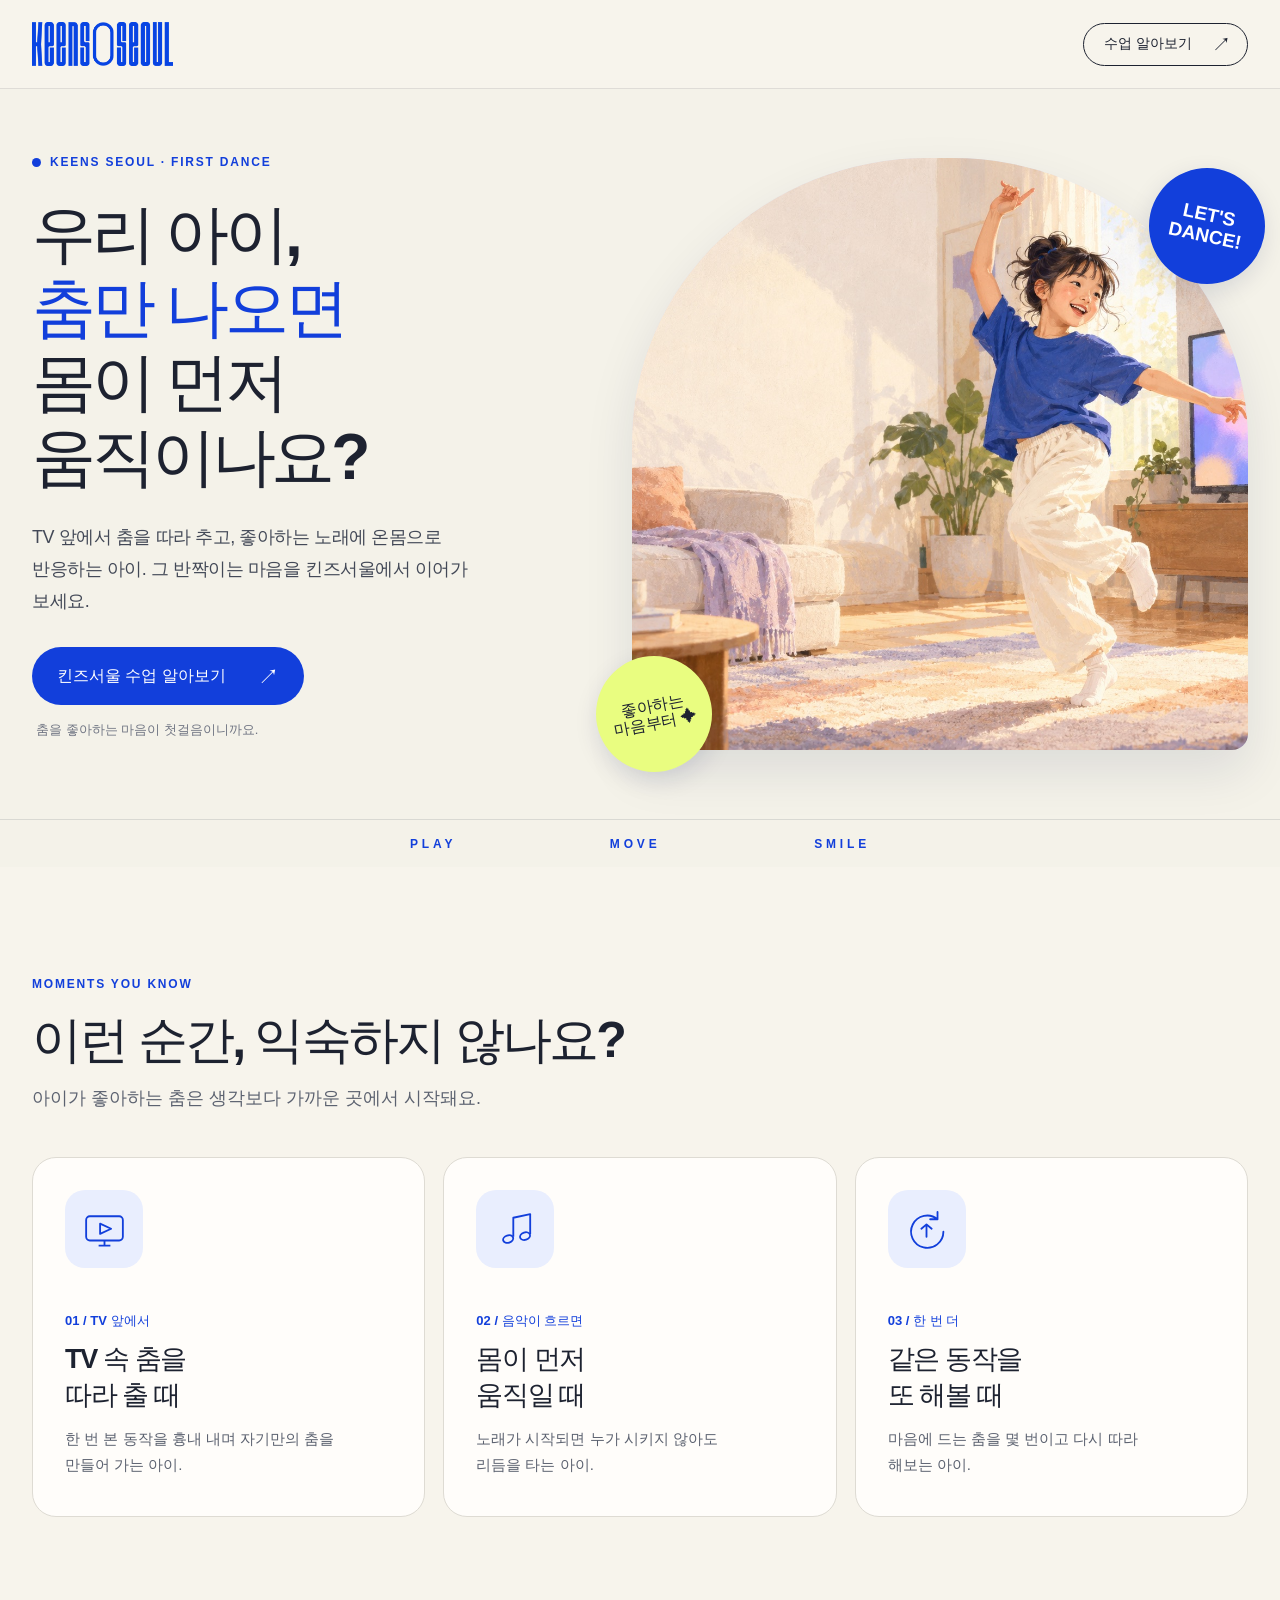
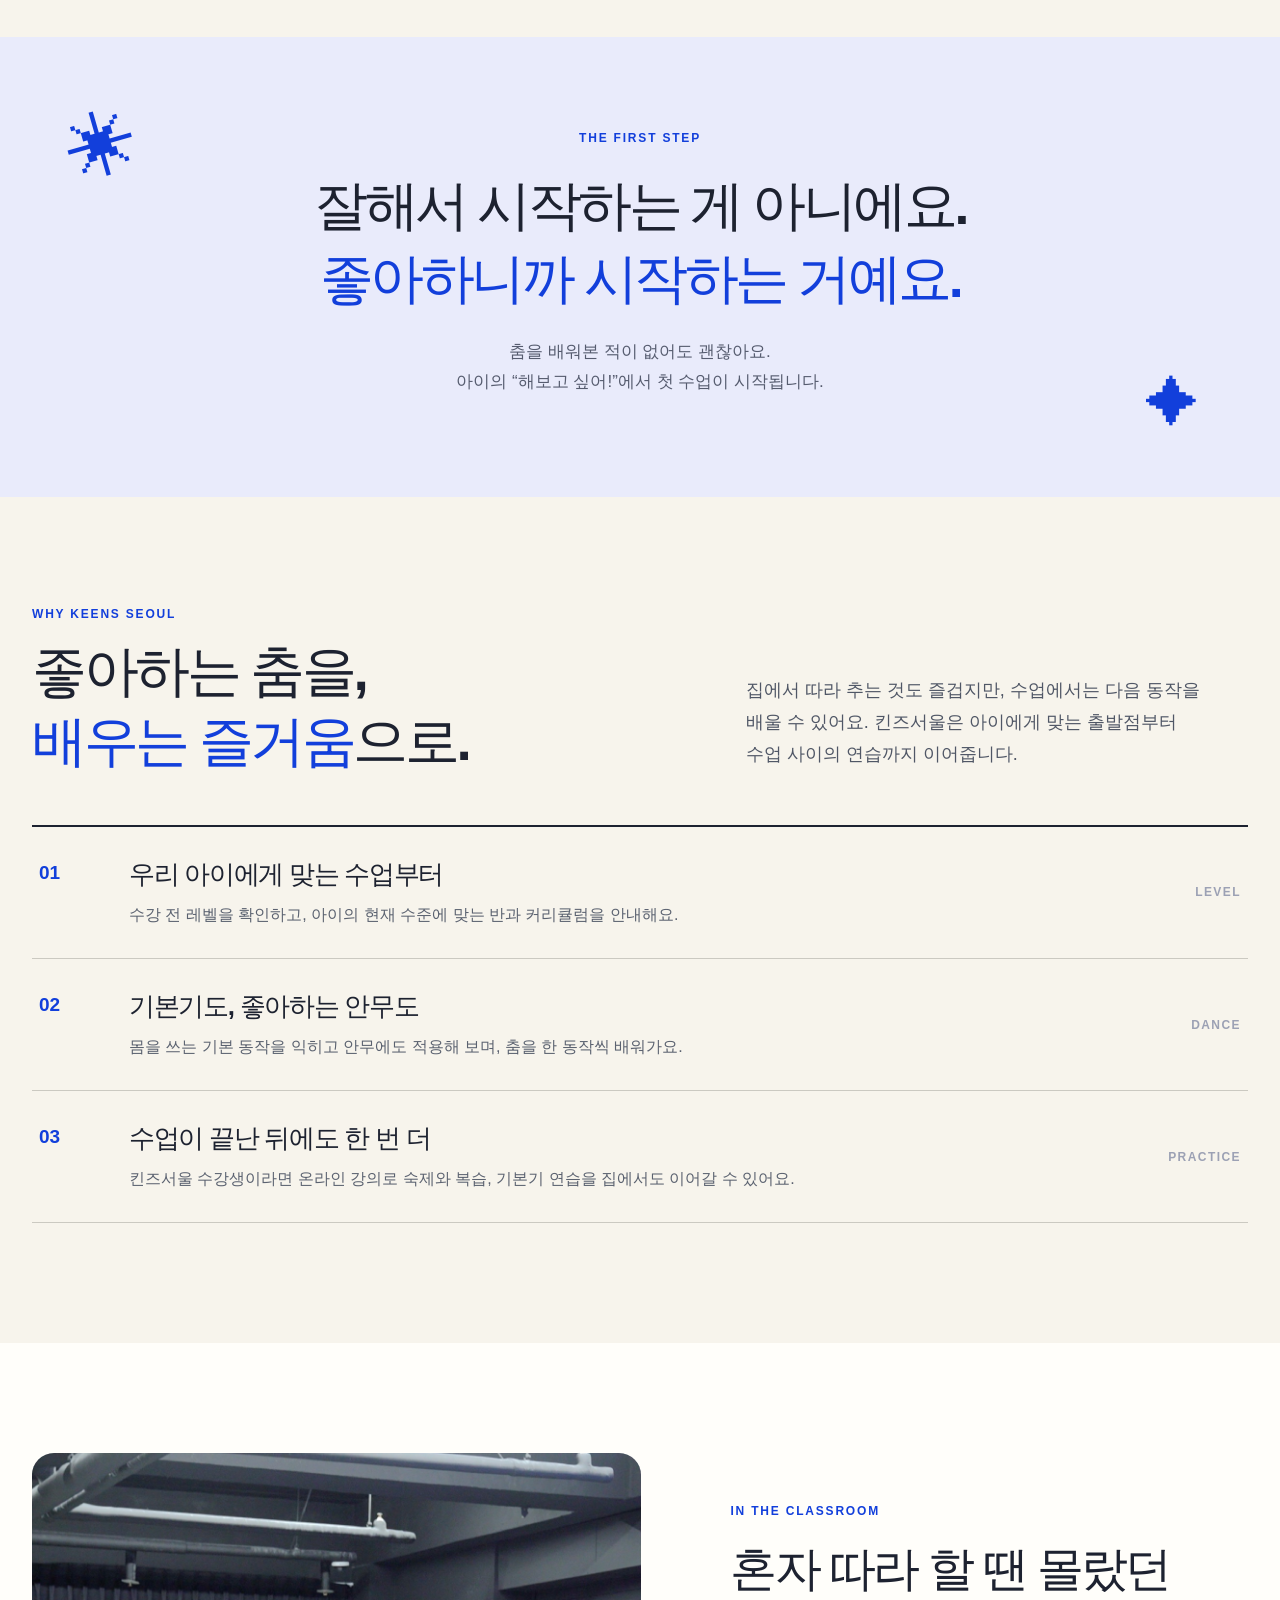
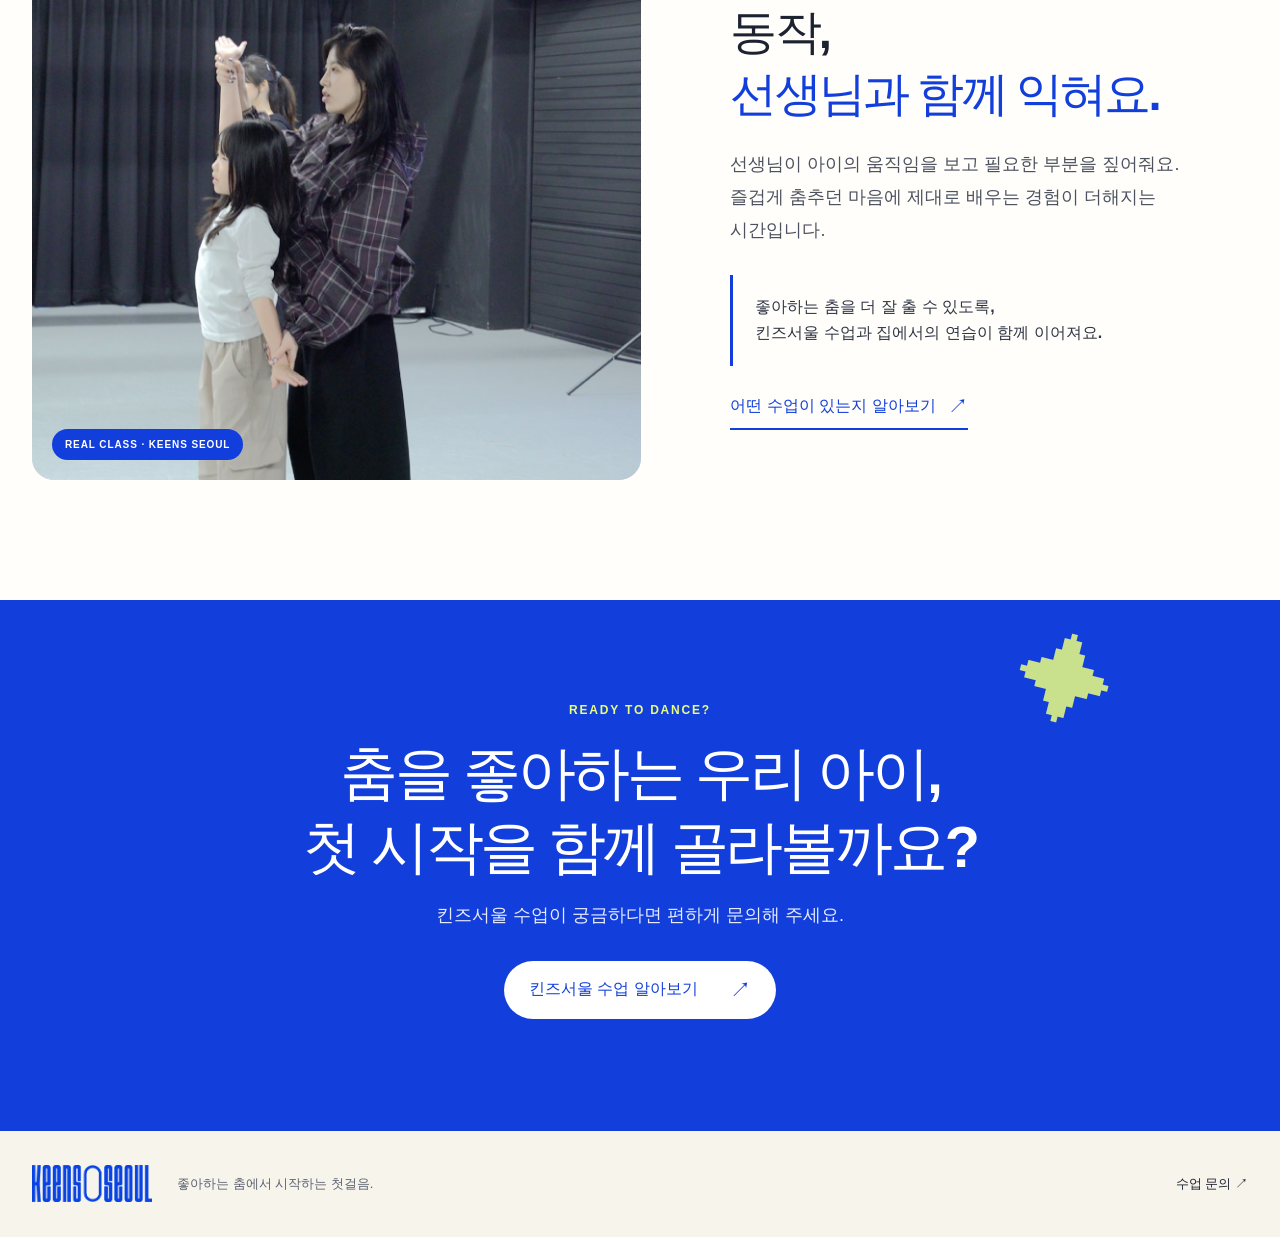
==== newbie/index.html @ b9e39671 "Add newbie landing page with images" ====
<!doctype html>
<html lang="ko">
  <head>
    <meta charset="UTF-8" />
    <meta name="viewport" content="width=device-width, initial-scale=1.0" />
    <meta name="theme-color" content="#f7f4ec" />
    <meta name="description" content="TV 앞에서 춤을 따라 추고, 음악만 나오면 몸이 먼저 움직이는 우리 아이. 좋아하는 마음에서 시작하는 첫 댄스 수업, 킨즈서울을 만나보세요." />
    <meta property="og:type" content="website" />
    <meta property="og:title" content="춤이 좋은 우리 아이의 첫 시작 | 킨즈서울" />
    <meta property="og:description" content="우리 아이가 즐겨 하는 춤, 이제 킨즈서울에서 이어가 볼까요?" />
    <meta property="og:url" content="https://jungcela.github.io/keens/newbie/" />
    <meta property="og:image" content="https://jungcela.github.io/keens/newbie/assets/hero-dance.jpg" />
    <title>춤이 좋은 우리 아이의 첫 시작 | 킨즈서울</title>
    <link rel="canonical" href="https://jungcela.github.io/keens/newbie/" />
    <link rel="icon" href="assets/keens-seoul.png" type="image/png" />
    <link rel="preload" as="image" href="assets/hero-dance.jpg" />
    <link rel="stylesheet" href="styles.css" />
  </head>
  <body>
    <a class="skip-link" href="#main">본문으로 바로가기</a>
    <header class="site-header">
      <div class="shell header-inner">
        <a class="brand" href="#top" aria-label="킨즈서울 페이지 맨 위로">
          <img src="assets/keens-seoul.png" alt="KEENS SEOUL" width="140" height="44" />
        </a>
        <a class="header-cta" href="https://keensseoul.channel.io" target="_blank" rel="noopener noreferrer">수업 알아보기 <span aria-hidden="true">↗</span></a>
      </div>
    </header>

    <main id="main">
      <section class="hero" id="top" aria-labelledby="hero-title">
        <div class="shell hero-grid">
          <div class="hero-copy">
            <p class="eyebrow"><span class="eyebrow-mark" aria-hidden="true"></span> KEENS SEOUL · FIRST DANCE</p>
            <h1 id="hero-title">우리 아이,<br /><em>춤만 나오면</em><br />몸이 먼저 움직이나요?</h1>
            <p class="hero-description">TV 앞에서 춤을 따라 추고, 좋아하는 노래에 온몸으로 반응하는 아이. 그 반짝이는 마음을 킨즈서울에서 이어가 보세요.</p>
            <a class="button button-primary" href="https://keensseoul.channel.io" target="_blank" rel="noopener noreferrer">킨즈서울 수업 알아보기 <span aria-hidden="true">↗</span></a>
            <p class="hero-note">춤을 좋아하는 마음이 첫걸음이니까요.</p>
          </div>
          <div class="hero-art">
            <div class="hero-image-wrap">
              <img src="assets/hero-dance.jpg" alt="거실에서 음악에 맞춰 즐겁게 춤추는 아이를 그린 일러스트" width="1448" height="1086" fetchpriority="high" />
            </div>
            <div class="art-sticker art-sticker-top" aria-hidden="true">LET'S<br />DANCE!</div>
            <div class="art-sticker art-sticker-bottom" aria-hidden="true">좋아하는<br />마음부터 ✦</div>
          </div>
        </div>
        <div class="hero-bottom-line" aria-hidden="true"><span>PLAY</span><span>MOVE</span><span>SMILE</span></div>
      </section>

      <section class="moments section-space" aria-labelledby="moments-title">
        <div class="shell">
          <div class="section-heading">
            <p class="section-label">MOMENTS YOU KNOW</p>
            <h2 id="moments-title">이런 순간, 익숙하지 않나요?</h2>
            <p>아이가 좋아하는 춤은 생각보다 가까운 곳에서 시작돼요.</p>
          </div>
          <div class="moment-grid">
            <article class="moment-card">
              <div class="moment-icon" aria-hidden="true">
                <svg viewBox="0 0 64 64" fill="none"><rect x="7" y="14" width="50" height="33" rx="5" stroke="currentColor" stroke-width="2.5"/><path d="M24 54h16M32 47v7M26 24l15 7-15 7V24Z" stroke="currentColor" stroke-width="2.5" stroke-linejoin="round"/></svg>
              </div>
              <span class="moment-num">01 / TV 앞에서</span>
              <h3>TV 속 춤을<br />따라 출 때</h3>
              <p>한 번 본 동작을 흉내 내며 자기만의 춤을 만들어 가는 아이.</p>
            </article>
            <article class="moment-card">
              <div class="moment-icon" aria-hidden="true">
                <svg viewBox="0 0 64 64" fill="none"><path d="M29 42V16l23-5v27" stroke="currentColor" stroke-width="2.5" stroke-linejoin="round"/><ellipse cx="22" cy="45" rx="7" ry="5" transform="rotate(-18 22 45)" stroke="currentColor" stroke-width="2.5"/><ellipse cx="45" cy="41" rx="7" ry="5" transform="rotate(-18 45 41)" stroke="currentColor" stroke-width="2.5"/></svg>
              </div>
              <span class="moment-num">02 / 음악이 흐르면</span>
              <h3>몸이 먼저<br />움직일 때</h3>
              <p>노래가 시작되면 누가 시키지 않아도 리듬을 타는 아이.</p>
            </article>
            <article class="moment-card">
              <div class="moment-icon" aria-hidden="true">
                <svg viewBox="0 0 64 64" fill="none"><path d="M47 18a22 22 0 1 0 8 17M47 18V8m0 10H37" stroke="currentColor" stroke-width="2.5" stroke-linecap="round" stroke-linejoin="round"/><path d="m25 31 7-6 7 6M32 25v17" stroke="currentColor" stroke-width="2.5" stroke-linecap="round" stroke-linejoin="round"/></svg>
              </div>
              <span class="moment-num">03 / 한 번 더</span>
              <h3>같은 동작을<br />또 해볼 때</h3>
              <p>마음에 드는 춤을 몇 번이고 다시 따라 해보는 아이.</p>
            </article>
          </div>
        </div>
      </section>

      <section class="bridge" aria-labelledby="bridge-title">
        <div class="shell bridge-inner">
          <span class="bridge-spark bridge-spark-one" aria-hidden="true">✳</span>
          <p class="section-label">THE FIRST STEP</p>
          <h2 id="bridge-title">잘해서 시작하는 게 아니에요.<br /><strong>좋아하니까 시작하는 거예요.</strong></h2>
          <p>춤을 배워본 적이 없어도 괜찮아요.<br />아이의 “해보고 싶어!”에서 첫 수업이 시작됩니다.</p>
          <span class="bridge-spark bridge-spark-two" aria-hidden="true">✦</span>
        </div>
      </section>

      <section class="reasons section-space" aria-labelledby="reasons-title">
        <div class="shell">
          <div class="reasons-intro">
            <div>
              <p class="section-label">WHY KEENS SEOUL</p>
              <h2 id="reasons-title">좋아하는 춤을,<br /><em>배우는 즐거움</em>으로.</h2>
            </div>
            <p>집에서 따라 추는 것도 즐겁지만, 수업에서는 다음 동작을 배울 수 있어요. 킨즈서울은 아이에게 맞는 출발점부터 수업 사이의 연습까지 이어줍니다.</p>
          </div>
          <div class="reason-list">
            <article class="reason-row">
              <span class="reason-number">01</span>
              <div>
                <h3>우리 아이에게 맞는 수업부터</h3>
                <p>수강 전 레벨을 확인하고, 아이의 현재 수준에 맞는 반과 커리큘럼을 안내해요.</p>
              </div>
              <span class="reason-keyword">LEVEL</span>
            </article>
            <article class="reason-row">
              <span class="reason-number">02</span>
              <div>
                <h3>기본기도, 좋아하는 안무도</h3>
                <p>몸을 쓰는 기본 동작을 익히고 안무에도 적용해 보며, 춤을 한 동작씩 배워가요.</p>
              </div>
              <span class="reason-keyword">DANCE</span>
            </article>
            <article class="reason-row">
              <span class="reason-number">03</span>
              <div>
                <h3>수업이 끝난 뒤에도 한 번 더</h3>
                <p>킨즈서울 수강생이라면 온라인 강의로 숙제와 복습, 기본기 연습을 집에서도 이어갈 수 있어요.</p>
              </div>
              <span class="reason-keyword">PRACTICE</span>
            </article>
          </div>
        </div>
      </section>

      <section class="class-section section-space" aria-labelledby="class-title">
        <div class="shell class-grid">
          <div class="class-image-wrap">
            <img src="assets/class-coaching.jpg" alt="킨즈서울 수업에서 선생님이 아이의 춤 동작을 함께 연습하는 모습" width="1800" height="1536" loading="lazy" />
            <span class="photo-label">REAL CLASS · KEENS SEOUL</span>
          </div>
          <div class="class-copy">
            <p class="section-label">IN THE CLASSROOM</p>
            <h2 id="class-title">혼자 따라 할 땐 몰랐던 동작,<br /><em>선생님과 함께 익혀요.</em></h2>
            <p>선생님이 아이의 움직임을 보고 필요한 부분을 짚어줘요. 즐겁게 춤추던 마음에 제대로 배우는 경험이 더해지는 시간입니다.</p>
            <div class="class-quote">좋아하는 춤을 더 잘 출 수 있도록,<br />킨즈서울 수업과 집에서의 연습이 함께 이어져요.</div>
            <a class="text-link" href="https://keensseoul.channel.io" target="_blank" rel="noopener noreferrer">어떤 수업이 있는지 알아보기 <span aria-hidden="true">↗</span></a>
          </div>
        </div>
      </section>

      <section class="final-cta" aria-labelledby="final-title">
        <div class="shell final-inner">
          <div class="final-star" aria-hidden="true">✦</div>
          <p class="section-label">READY TO DANCE?</p>
          <h2 id="final-title">춤을 좋아하는 우리 아이,<br />첫 시작을 함께 골라볼까요?</h2>
          <p>킨즈서울 수업이 궁금하다면 편하게 문의해 주세요.</p>
          <a class="button button-light" href="https://keensseoul.channel.io" target="_blank" rel="noopener noreferrer">킨즈서울 수업 알아보기 <span aria-hidden="true">↗</span></a>
        </div>
      </section>
    </main>

    <footer class="site-footer">
      <div class="shell footer-inner">
        <img src="assets/keens-seoul.png" alt="KEENS SEOUL" width="120" height="38" loading="lazy" />
        <span>좋아하는 춤에서 시작하는 첫걸음.</span>
        <a href="https://keensseoul.channel.io" target="_blank" rel="noopener noreferrer">수업 문의 ↗</a>
      </div>
    </footer>
  </body>
</html>
---- newbie/styles.css ----
@charset "UTF-8";

:root {
  color-scheme: light;
  --ink: #1d2230;
  --blue: #123fdb;
  --blue-dark: #1030a7;
  --cream: #f7f4ec;
  --yellow: #e9fd80;
  --line: #dedbd3;
  --muted: #5c6270;
  font-family: "Pretendard Variable", Pretendard, "Apple SD Gothic Neo", "Noto Sans KR", sans-serif;
  font-synthesis: none;
  -webkit-font-smoothing: antialiased;
}

* { box-sizing: border-box; }
html { scroll-behavior: smooth; }
body { margin: 0; color: var(--ink); background: var(--cream); }
img { display: block; max-width: 100%; }
a { color: inherit; }
.shell { width: min(100% - 64px, 1240px); margin-inline: auto; }
.skip-link { position: absolute; top: -60px; left: 16px; z-index: 100; padding: 12px 18px; background: #fff; }
.skip-link:focus { top: 12px; }

.site-header { position: relative; z-index: 20; background: var(--cream); border-bottom: 1px solid rgba(29,34,48,.11); }
.header-inner { display: flex; align-items: center; justify-content: space-between; height: 88px; gap: 20px; }
.brand img { width: 141px; height: auto; }
.header-cta { display: inline-flex; align-items: center; gap: 20px; padding: 11px 16px 11px 20px; border: 1px solid var(--ink); border-radius: 100px; font-size: 14px; font-weight: 800; text-decoration: none; transition: background .2s, color .2s, transform .2s; }
.header-cta:hover { background: var(--ink); color: white; transform: translateY(-2px); }
.header-cta span { font-size: 19px; line-height: 1; }

.hero { overflow: hidden; background: #f4f2e9; }
.hero-grid { display: grid; grid-template-columns: .96fr 1.04fr; align-items: center; min-height: 672px; gap: 32px; }
.hero-copy { position: relative; z-index: 2; padding-block: 66px 80px; }
.eyebrow, .section-label { margin: 0; color: var(--blue); font-size: 12px; font-weight: 900; letter-spacing: .15em; }
.eyebrow { display: flex; align-items: center; gap: 9px; }
.eyebrow-mark { display: block; width: 9px; height: 9px; background: var(--blue); border-radius: 50%; }
h1, h2, h3, p { word-break: keep-all; }
.hero h1 { margin: 28px 0 27px; font-size: clamp(44px, 5vw, 72px); line-height: 1.16; letter-spacing: -.065em; font-weight: 900; }
.hero h1 em, .class-copy h2 em { color: var(--blue); font-style: normal; }
.hero-description { max-width: 480px; margin: 0 0 30px; color: #434957; font-size: 18px; line-height: 1.78; letter-spacing: -.025em; }
.button { display: inline-flex; align-items: center; justify-content: space-between; gap: 32px; min-height: 58px; padding: 0 25px; border-radius: 100px; font-size: 16px; font-weight: 800; text-decoration: none; transition: transform .2s, box-shadow .2s, background .2s; }
.button:hover { transform: translateY(-3px); box-shadow: 0 8px 24px rgba(18,63,219,.18); }
.button span { font-size: 21px; line-height: 1; }
.button-primary { color: #fff; background: var(--blue); }
.button-primary:hover { background: var(--blue-dark); }
.hero-note { margin: 16px 0 0 4px; color: #707583; font-size: 13px; }
.hero-art { position: relative; padding-block: 46px; }
.hero-image-wrap { overflow: hidden; aspect-ratio: 1 / .96; background: #e1e5f7; border-radius: 48% 48% 16px 16px; box-shadow: 0 22px 50px rgba(19,31,76,.10); }
.hero-image-wrap img { width: 100%; height: 100%; object-fit: cover; object-position: 57% 50%; }
.art-sticker { position: absolute; z-index: 2; display: grid; place-items: center; width: 116px; height: 116px; border-radius: 50%; text-align: center; font-weight: 900; line-height: 1.08; box-shadow: 0 8px 24px rgba(12,25,80,.12); }
.art-sticker-top { top: 56px; right: -17px; color: #fff; background: var(--blue); font-size: 19px; transform: rotate(12deg); }
.art-sticker-bottom { bottom: 24px; left: -36px; color: var(--ink); background: var(--yellow); font-size: 16px; transform: rotate(-11deg); }
.hero-bottom-line { display: flex; justify-content: center; gap: clamp(55px, 12vw, 185px); height: 48px; align-items: center; border-top: 1px solid rgba(29,34,48,.12); color: var(--blue); font-size: 12px; font-weight: 900; letter-spacing: .32em; }

.section-space { padding-block: 110px 120px; }
.section-heading { max-width: 720px; }
.section-heading h2 { margin: 18px 0 12px; font-size: clamp(32px, 4vw, 50px); line-height: 1.25; letter-spacing: -.055em; }
.section-heading > p:last-child { margin: 0; color: var(--muted); font-size: 18px; line-height: 1.6; }
.moment-grid { display: grid; grid-template-columns: repeat(3, 1fr); gap: 18px; margin-top: 45px; }
.moment-card { min-height: 360px; padding: 32px; border: 1px solid var(--line); border-radius: 24px; background: #fffdfa; transition: transform .25s, box-shadow .25s; }
.moment-card:hover { transform: translateY(-6px); box-shadow: 0 15px 34px rgba(29,34,48,.08); }
.moment-icon { display: grid; place-items: center; width: 78px; height: 78px; margin-bottom: 43px; color: var(--blue); background: #e9eefe; border-radius: 20px; }
.moment-icon svg { width: 47px; height: 47px; }
.moment-num { color: var(--blue); font-size: 13px; font-weight: 900; }
.moment-card h3 { margin: 12px 0; font-size: 27px; line-height: 1.33; letter-spacing: -.05em; }
.moment-card p { max-width: 290px; margin: 0; color: var(--muted); font-size: 15px; line-height: 1.7; }

.bridge { position: relative; overflow: hidden; background: #e9ebfb; text-align: center; }
.bridge-inner { position: relative; padding-block: 94px 100px; }
.bridge .section-label { margin-bottom: 24px; }
.bridge h2 { margin: 0; font-size: clamp(34px, 4.2vw, 58px); line-height: 1.35; letter-spacing: -.065em; font-weight: 700; }
.bridge h2 strong { color: var(--blue); font-weight: 900; }
.bridge p:last-of-type { margin: 23px 0 0; color: #565c6f; font-size: 17px; line-height: 1.75; }
.bridge-spark { position: absolute; color: var(--blue); }
.bridge-spark-one { top: 70px; left: 3%; font-size: 70px; transform: rotate(-16deg); }
.bridge-spark-two { right: 4%; bottom: 63px; font-size: 53px; }

.reasons { background: #f7f4ec; }
.reasons-intro { display: grid; grid-template-columns: 1fr .78fr; align-items: end; gap: 70px; margin-bottom: 48px; }
.reasons-intro h2 { margin: 16px 0 0; font-size: clamp(36px, 4.3vw, 58px); line-height: 1.27; letter-spacing: -.062em; }
.reasons-intro h2 em { color: var(--blue); font-style: normal; }
.reasons-intro > p { max-width: 460px; margin: 0 0 6px; color: #505766; font-size: 18px; line-height: 1.8; }
.reason-list { border-top: 2px solid var(--ink); }
.reason-row { display: grid; grid-template-columns: 72px minmax(0, 1fr) 130px; align-items: center; gap: 18px; padding: 30px 7px; border-bottom: 1px solid #cbc9c1; }
.reason-number { align-self: start; padding-top: 5px; color: var(--blue); font-size: 19px; font-weight: 900; }
.reason-row h3 { margin: 0 0 9px; font-size: 26px; letter-spacing: -.05em; }
.reason-row p { max-width: 680px; margin: 0; color: #5b6270; font-size: 16px; line-height: 1.7; }
.reason-keyword { justify-self: end; color: #9ca1b4; font-size: 12px; font-weight: 900; letter-spacing: .12em; }

.class-section { background: #fffefa; }
.class-grid { display: grid; grid-template-columns: 1fr .85fr; gap: clamp(50px, 7vw, 105px); align-items: center; }
.class-image-wrap { position: relative; overflow: hidden; aspect-ratio: 1 / 1.03; border-radius: 22px; background: #d5dae4; }
.class-image-wrap img { width: 100%; height: 100%; object-fit: cover; object-position: 49% 50%; transform: scale(1.18); transform-origin: 46% 60%; }
.photo-label { position: absolute; left: 20px; bottom: 20px; padding: 10px 13px; color: white; background: var(--blue); border-radius: 100px; font-size: 10px; font-weight: 900; letter-spacing: .09em; }
.class-copy h2 { margin: 20px 0 22px; font-size: clamp(33px, 3.7vw, 50px); line-height: 1.32; letter-spacing: -.06em; }
.class-copy > p:not(.section-label) { max-width: 500px; margin: 0; color: #4c5260; font-size: 18px; line-height: 1.85; }
.class-quote { margin: 27px 0 27px; padding: 19px 0 19px 22px; border-left: 3px solid var(--blue); color: #2f3544; font-size: 16px; font-weight: 700; line-height: 1.65; }
.text-link { display: inline-flex; gap: 12px; align-items: center; padding-bottom: 8px; border-bottom: 2px solid var(--blue); color: var(--blue); font-size: 16px; font-weight: 900; text-decoration: none; transition: gap .2s; }
.text-link:hover { gap: 20px; }
.text-link span { font-size: 20px; }

.final-cta { overflow: hidden; color: #fff; background: var(--blue); }
.final-inner { position: relative; padding-block: 103px 112px; text-align: center; }
.final-cta .section-label { color: var(--yellow); }
.final-cta h2 { margin: 20px 0 16px; font-size: clamp(36px, 4.5vw, 62px); line-height: 1.28; letter-spacing: -.055em; }
.final-cta p:not(.section-label) { margin: 0 0 30px; color: #e6ebff; font-size: 18px; line-height: 1.65; }
.button-light { color: var(--blue); background: #fff; }
.button-light:hover { background: var(--yellow); }
.final-star { position: absolute; top: 30px; right: 11%; color: var(--yellow); font-size: 96px; opacity: .85; transform: rotate(14deg); }

.site-footer { background: var(--cream); }
.footer-inner { display: flex; align-items: center; gap: 25px; min-height: 106px; color: var(--muted); font-size: 13px; }
.footer-inner img { width: 120px; height: auto; }
.footer-inner a { margin-left: auto; color: var(--ink); font-weight: 800; text-decoration: none; }

@media (max-width: 900px) {
  .shell { width: min(100% - 40px, 720px); }
  .hero-grid { grid-template-columns: 1fr; gap: 0; }
  .hero-copy { padding-block: 66px 15px; }
  .hero h1 { font-size: clamp(43px, 7.8vw, 66px); }
  .hero-art { width: min(100%, 620px); margin-inline: auto; padding: 20px 0 40px; }
  .hero-image-wrap { aspect-ratio: 1.2 / 1; }
  .art-sticker-top { top: 32px; right: -13px; }
  .art-sticker-bottom { bottom: 17px; left: -12px; }
  .moment-grid { gap: 12px; }
  .moment-card { padding: 23px; }
  .moment-card h3 { font-size: 24px; }
  .reasons-intro { gap: 34px; }
  .reasons-intro > p { font-size: 16px; }
  .class-grid { gap: 42px; }
}

@media (max-width: 650px) {
  .shell { width: min(100% - 36px, 520px); }
  .header-inner { height: 68px; }
  .brand img { width: 116px; }
  .header-cta { gap: 6px; padding: 9px 12px 9px 15px; font-size: 12px; }
  .header-cta span { font-size: 16px; }
  .hero-copy { padding-block: 47px 14px; }
  .eyebrow { font-size: 10px; }
  .hero h1 { margin: 20px 0 19px; font-size: clamp(38px, 10.4vw, 55px); line-height: 1.19; }
  .hero-description { margin-bottom: 23px; font-size: 15px; line-height: 1.75; }
  .button { min-height: 56px; padding-inline: 22px; font-size: 15px; }
  .hero-art { padding-top: 19px; padding-bottom: 34px; }
  .hero-image-wrap { aspect-ratio: 1 / .84; border-radius: 43% 43% 13px 13px; }
  .art-sticker { width: 78px; height: 78px; }
  .art-sticker-top { top: 22px; right: -6px; font-size: 13px; }
  .art-sticker-bottom { left: -5px; bottom: 21px; font-size: 11px; }
  .hero-bottom-line { gap: 28px; height: 38px; font-size: 9px; }
  .section-space { padding-block: 75px 82px; }
  .section-heading h2 { margin-top: 14px; font-size: 32px; }
  .section-heading > p:last-child { font-size: 15px; }
  .moment-grid { grid-template-columns: 1fr; gap: 12px; margin-top: 27px; }
  .moment-card { display: grid; grid-template-columns: 72px 1fr; column-gap: 16px; min-height: 0; padding: 20px; }
  .moment-icon { grid-row: 1 / 4; width: 62px; height: 62px; margin: 0; border-radius: 17px; }
  .moment-icon svg { width: 37px; height: 37px; }
  .moment-num { align-self: end; font-size: 11px; }
  .moment-card h3 { margin: 5px 0 4px; font-size: 21px; }
  .moment-card h3 br { display: none; }
  .moment-card p { font-size: 13px; line-height: 1.6; }
  .bridge-inner { padding-block: 76px 81px; }
  .bridge h2 { font-size: 31px; line-height: 1.42; }
  .bridge p:last-of-type { font-size: 14px; }
  .bridge-spark-one { top: 15px; left: 1%; font-size: 38px; }
  .bridge-spark-two { right: 1%; bottom: 16px; font-size: 31px; }
  .reasons-intro { grid-template-columns: 1fr; gap: 19px; margin-bottom: 30px; }
  .reasons-intro h2 { font-size: 36px; }
  .reasons-intro > p { margin: 0; font-size: 15px; line-height: 1.75; }
  .reason-row { grid-template-columns: 40px 1fr; gap: 9px 10px; padding: 24px 2px; }
  .reason-number { padding-top: 3px; font-size: 15px; }
  .reason-row h3 { margin-bottom: 7px; font-size: 20px; }
  .reason-row p { font-size: 14px; line-height: 1.65; }
  .reason-keyword { display: none; }
  .class-grid { grid-template-columns: 1fr; gap: 35px; }
  .class-image-wrap { aspect-ratio: 1 / .94; }
  .class-copy h2 { margin: 16px 0; font-size: 33px; }
  .class-copy > p:not(.section-label) { font-size: 15px; line-height: 1.75; }
  .class-quote { margin: 22px 0; font-size: 14px; }
  .text-link { font-size: 15px; }
  .final-inner { padding-block: 84px 89px; }
  .final-cta h2 { font-size: 34px; }
  .final-cta p:not(.section-label) { font-size: 15px; }
  .final-star { top: 14px; right: 0; font-size: 56px; }
  .footer-inner { flex-wrap: wrap; gap: 8px 18px; padding-block: 23px; }
  .footer-inner img { width: 100px; }
  .footer-inner span { flex: 1; font-size: 11px; }
  .footer-inner a { width: 100%; margin: 0; font-size: 12px; }
}

@media (prefers-reduced-motion: reduce) {
  html { scroll-behavior: auto; }
  *, *::before, *::after { transition-duration: 0.01ms !important; animation-duration: 0.01ms !important; }
}
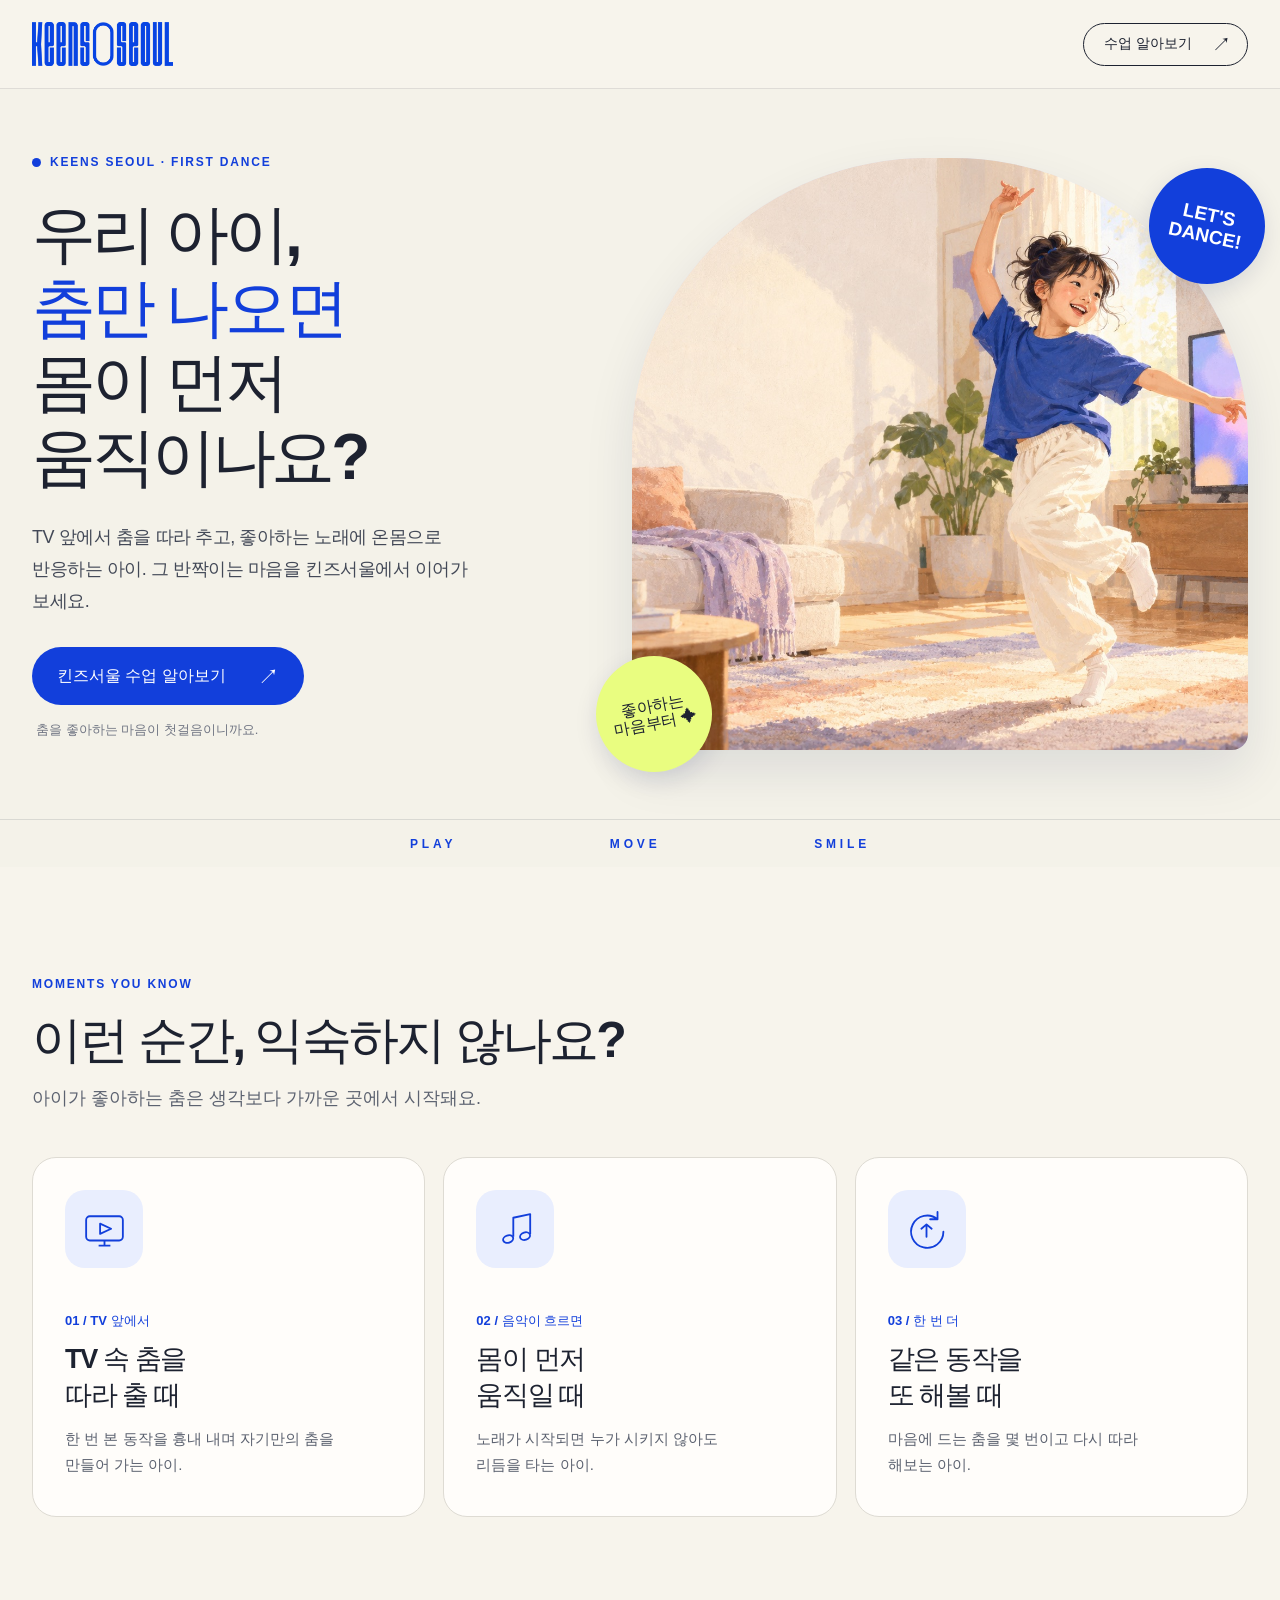
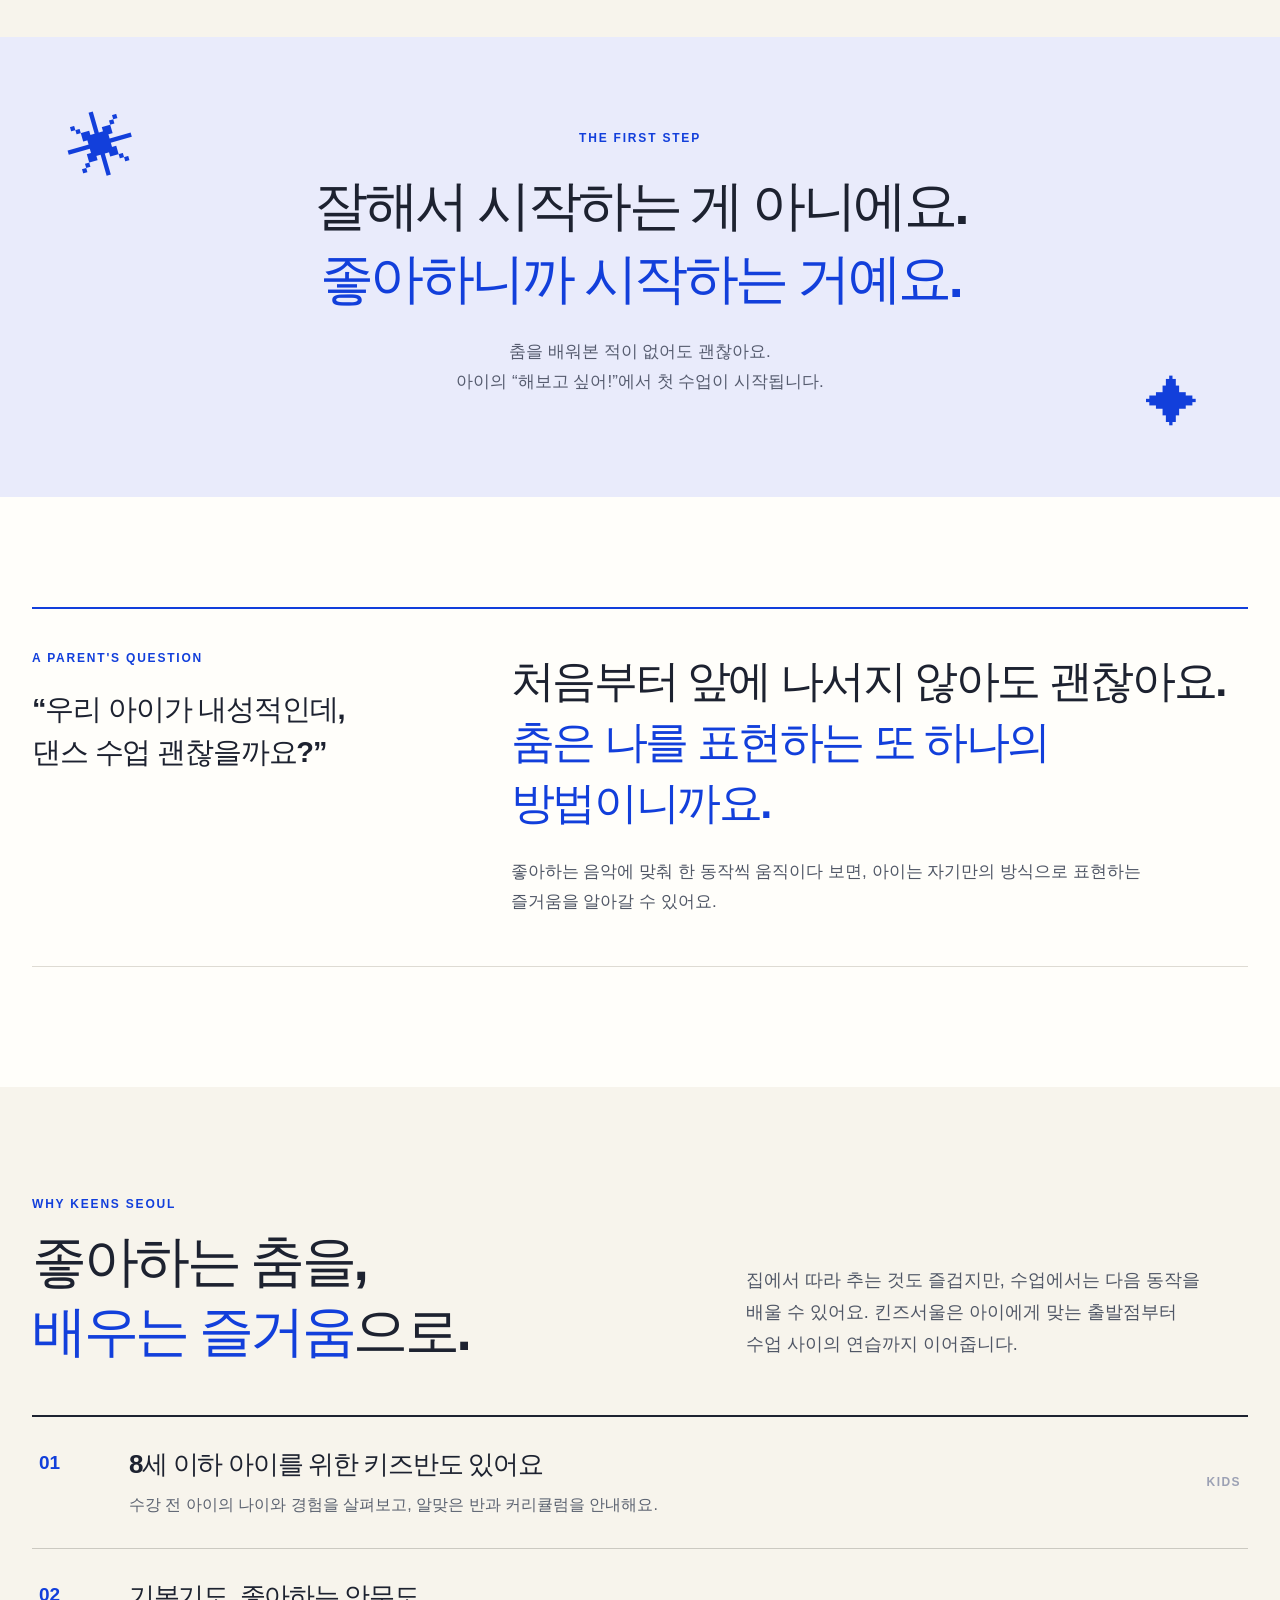
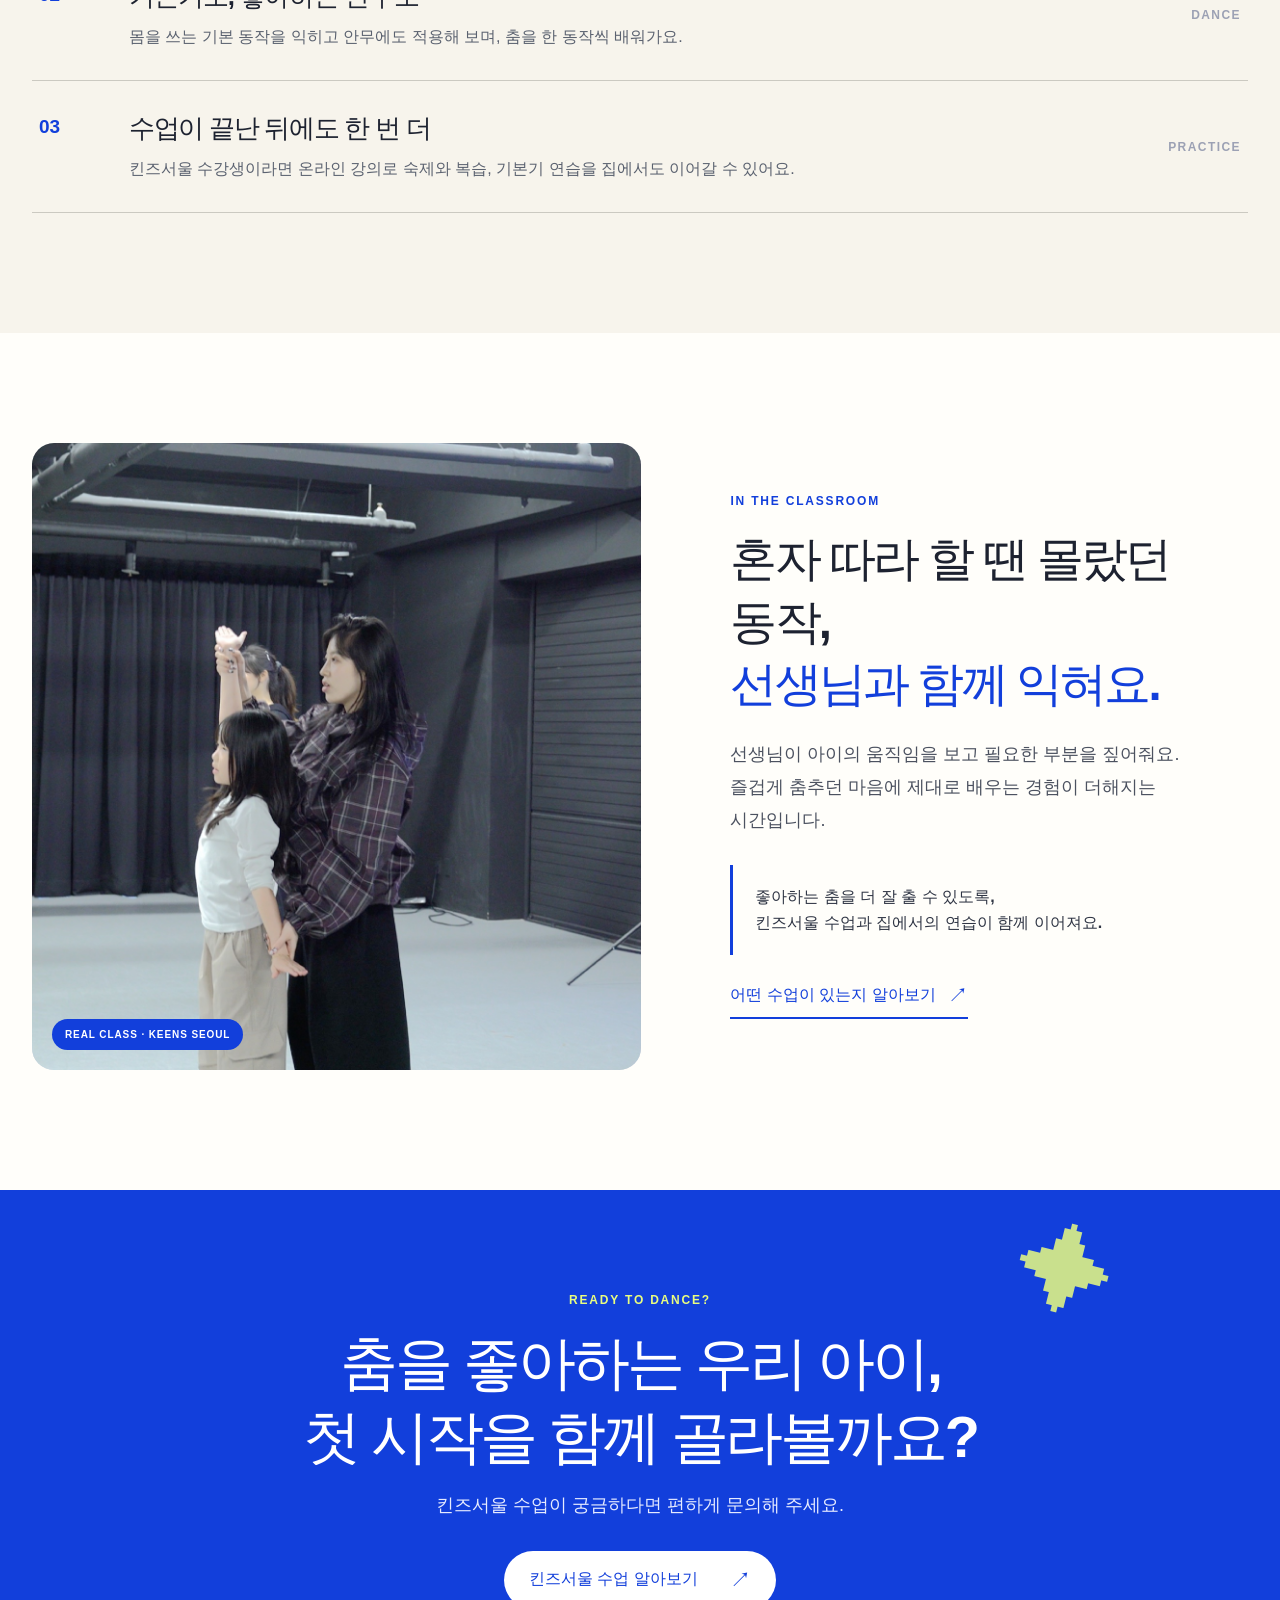
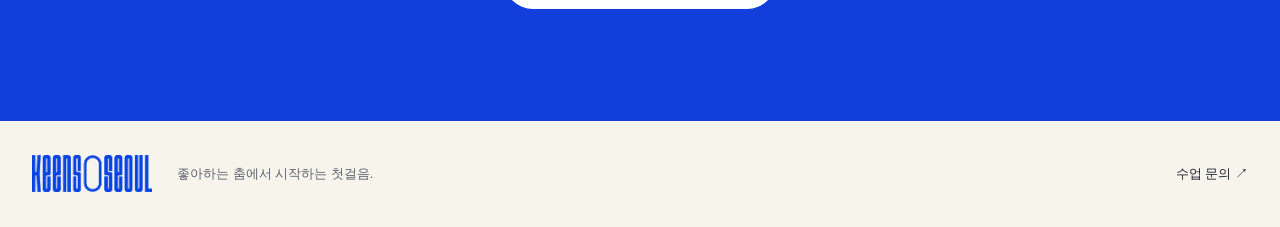
==== commit 497a8d93: "Add kids class and self expression messaging" ====
--- a/newbie/index.html
+++ b/newbie/index.html
@@ -94,6 +94,19 @@
         </div>
       </section>
 
+      <section class="expression section-space" aria-labelledby="expression-title">
+        <div class="shell expression-grid">
+          <div class="expression-question">
+            <p class="section-label">A PARENT'S QUESTION</p>
+            <p>“우리 아이가 내성적인데,<br />댄스 수업 괜찮을까요?”</p>
+          </div>
+          <div class="expression-answer">
+            <h2 id="expression-title">처음부터 앞에 나서지 않아도 괜찮아요.<br /><em>춤은 나를 표현하는 또 하나의 방법이니까요.</em></h2>
+            <p>좋아하는 음악에 맞춰 한 동작씩 움직이다 보면, 아이는 자기만의 방식으로 표현하는 즐거움을 알아갈 수 있어요.</p>
+          </div>
+        </div>
+      </section>
+
       <section class="reasons section-space" aria-labelledby="reasons-title">
         <div class="shell">
           <div class="reasons-intro">
@@ -107,10 +120,10 @@
             <article class="reason-row">
               <span class="reason-number">01</span>
               <div>
-                <h3>우리 아이에게 맞는 수업부터</h3>
-                <p>수강 전 레벨을 확인하고, 아이의 현재 수준에 맞는 반과 커리큘럼을 안내해요.</p>
+                <h3>8세 이하 아이를 위한 키즈반도 있어요</h3>
+                <p>수강 전 아이의 나이와 경험을 살펴보고, 알맞은 반과 커리큘럼을 안내해요.</p>
               </div>
-              <span class="reason-keyword">LEVEL</span>
+              <span class="reason-keyword">KIDS</span>
             </article>
             <article class="reason-row">
               <span class="reason-number">02</span>
--- a/newbie/styles.css
+++ b/newbie/styles.css
@@ -77,6 +77,13 @@
 .bridge-spark-one { top: 70px; left: 3%; font-size: 70px; transform: rotate(-16deg); }
 .bridge-spark-two { right: 4%; bottom: 63px; font-size: 53px; }
 
+.expression { background: #fffefa; }
+.expression-grid { display: grid; grid-template-columns: .72fr 1.28fr; gap: 64px; align-items: start; border-top: 2px solid var(--blue); border-bottom: 1px solid var(--line); padding-block: 42px 48px; }
+.expression-question > p:last-child { margin: 23px 0 0; font-size: clamp(21px, 2.3vw, 29px); font-weight: 800; line-height: 1.5; letter-spacing: -.04em; }
+.expression-answer h2 { margin: 0; font-size: clamp(29px, 3.4vw, 44px); line-height: 1.4; letter-spacing: -.055em; }
+.expression-answer h2 em { color: var(--blue); font-style: normal; }
+.expression-answer p { max-width: 650px; margin: 23px 0 0; color: #505766; font-size: 17px; line-height: 1.8; }
+
 .reasons { background: #f7f4ec; }
 .reasons-intro { display: grid; grid-template-columns: 1fr .78fr; align-items: end; gap: 70px; margin-bottom: 48px; }
 .reasons-intro h2 { margin: 16px 0 0; font-size: clamp(36px, 4.3vw, 58px); line-height: 1.27; letter-spacing: -.062em; }
@@ -127,6 +134,7 @@
   .moment-grid { gap: 12px; }
   .moment-card { padding: 23px; }
   .moment-card h3 { font-size: 24px; }
+  .expression-grid { gap: 30px; }
   .reasons-intro { gap: 34px; }
   .reasons-intro > p { font-size: 16px; }
   .class-grid { gap: 42px; }
@@ -165,6 +173,10 @@
   .bridge p:last-of-type { font-size: 14px; }
   .bridge-spark-one { top: 15px; left: 1%; font-size: 38px; }
   .bridge-spark-two { right: 1%; bottom: 16px; font-size: 31px; }
+  .expression-grid { grid-template-columns: 1fr; gap: 26px; padding-block: 29px 35px; }
+  .expression-question > p:last-child { margin-top: 13px; font-size: 21px; }
+  .expression-answer h2 { font-size: 29px; }
+  .expression-answer p { margin-top: 17px; font-size: 15px; line-height: 1.75; }
   .reasons-intro { grid-template-columns: 1fr; gap: 19px; margin-bottom: 30px; }
   .reasons-intro h2 { font-size: 36px; }
   .reasons-intro > p { margin: 0; font-size: 15px; line-height: 1.75; }
